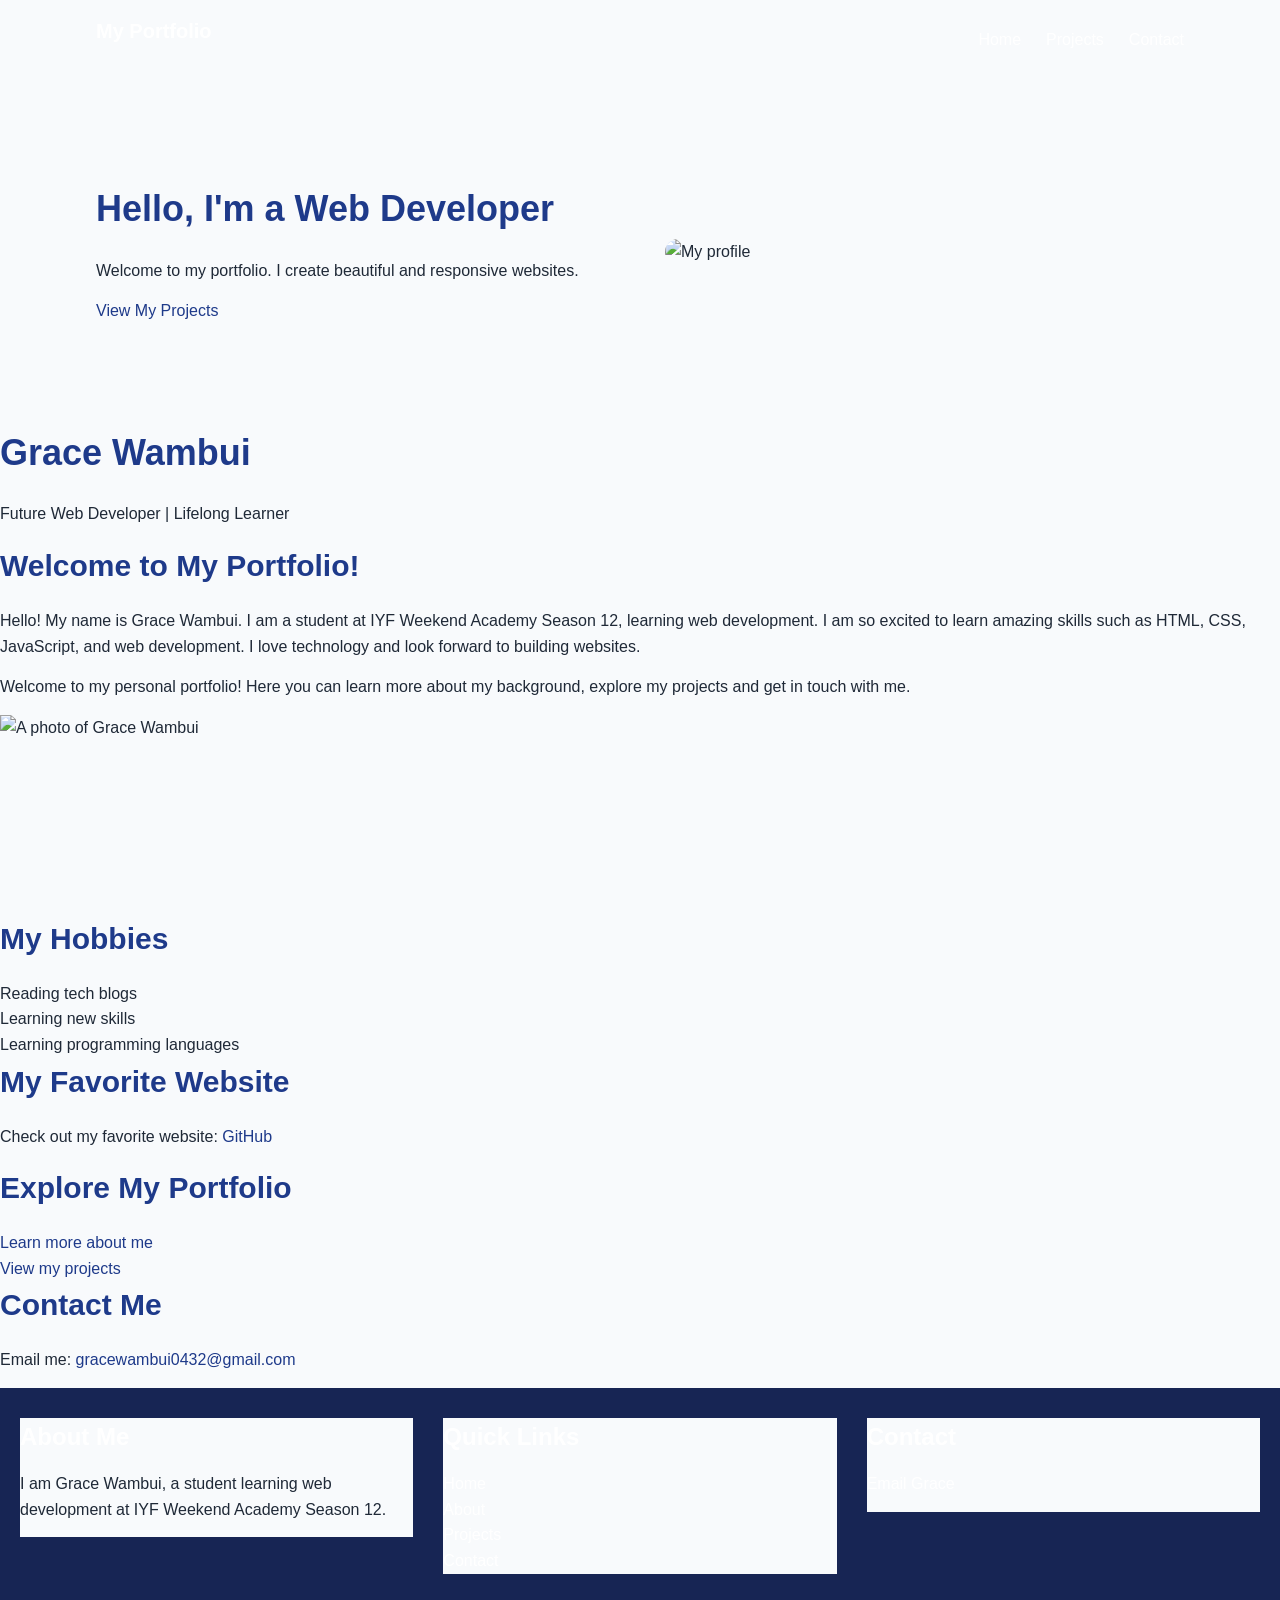
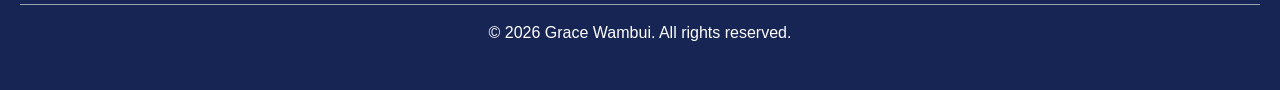
==== index.html @ c1b89073 "Refactor header and add hero section to index.html Updated the header and navigation structure, adde" ====
<!DOCTYPE html>
<html lang="en">
<head>
    <meta charset="UTF-8">
    <meta name="viewport" content="width=device-width, initial-scale=1.0">
    <title>Grace Wambui - Home</title>
    <link rel="stylesheet" href="styles.css">
</head>
<body>
  

<header>
    <nav class="navbar container">

        <h2 class="logo">My Portfolio</h2>

        <input type="checkbox" id="menu-toggle">

        <label for="menu-toggle" class="menu-toggle">
            ☰
        </label>

        <ul class="nav-links">
            <li><a href="index.html">Home</a></li>
            <li><a href="projects.html">Projects</a></li>
            <li><a href="contact.html">Contact</a></li>
        </ul>

    </nav>
</header>

    <main>

       
<section class="hero container">

    <div class="hero-content">
        <h1>Hello, I'm a Web Developer</h1>
        <p>
            Welcome to my portfolio.
            I create beautiful and responsive websites.
        </p>
        <a href="projects.html">View My Projects</a>
    </div>

    <div class="hero-image">
        <img src="images/profile.jpg" alt="My profile">
    </div>

</section>


        <section>
            <h1>Grace Wambui</h1>
        <p>Future Web Developer | Lifelong Learner</p>
           
            <h2>Welcome to My Portfolio!</h2>

            <p>
                Hello! My name is Grace Wambui. I am a student
                at IYF Weekend Academy Season 12, learning web
                development. I am so excited to learn amazing
                skills such as HTML, CSS, JavaScript, and
                web development. I love technology and look
                forward to building websites.
            </p>

            <p>
                Welcome to my personal portfolio! Here you
                can learn more about my background, explore
                my projects and get in touch with me.
            </p>

            <img
                src="https://placehold.co/300x200"
                alt="A photo of Grace Wambui"
                width="300"
                height="200">
        </section>

        <section>
            <h2>My Hobbies</h2>

            <ul>
                <li>Reading tech blogs</li>
                <li>Learning new skills</li>
                <li>Learning programming languages</li>
            </ul>
        </section>

        <section>
            <h2>My Favorite Website</h2>

            <p>
                Check out my favorite website:
                <a href="https://github.com"
                   target="_blank"
                   rel="noopener noreferrer">
                    GitHub
                </a>
            </p>
        </section>

        <section>
            <h2>Explore My Portfolio</h2>

            <ul>
                <li><a href="about.html">Learn more about me</a></li>
                <li><a href="projects.html">View my projects</a></li>
            </ul>
        </section>

        <section>
            <h2>Contact Me</h2>

            <p>
                Email me:
                <a href="mailto:gracewambui0432@gmail.com">
                    gracewambui0432@gmail.com
                </a>
            </p>
        </section>

    </main>

  
<footer class="site-footer">

    <div class="footer-container">

        <section>
            <h3>About Me</h3>
            <p>
                I am Grace Wambui, a student
                learning web development at
                IYF Weekend Academy Season 12.
            </p>
        </section>

        <section>
            <h3>Quick Links</h3>

            <ul>
                <li><a href="index.html">Home</a></li>
                <li><a href="about.html">About</a></li>
                <li><a href="projects.html">Projects</a></li>
                <li><a href="contact.html">Contact</a></li>
            </ul>
        </section>

        <section>
            <h3>Contact</h3>

            <p>
                <a href="mailto:gracewambui0432@gmail.com">
                    Email Grace
                </a>
            </p>
        </section>

    </div>

    <p class="copyright">
        &copy; 2026 Grace Wambui. All rights reserved.
    </p>

</footer>


</body>
</html>
---- styles.css ----
/* 1. Reset default browser styles */
* {
    margin: 0;
    padding: 0;
    box-sizing: border-box;
}

/* 2. Google Font */
@import url('https://fonts.googleapis.com/css2?family=Poppins:wght@400;500;600;700&display=swap');

/* 3. Base typography and colors */
body {
    font-family: 'Poppins', Arial, sans-serif;
    font-size: 16px;
    line-height: 1.6;
    color: #333333;
    background-color: #f5f5f5;
}

/* 4. Heading styles */
h1 {
    font-size: 36px;
    font-weight: 700;
    margin-bottom: 20px;
    color: #1e3a8a;
}

h2 {
    font-size: 28px;
    font-weight: 600;
    margin-bottom: 15px;
    color: #1e40af;
}

h3 {
    font-size: 24px;
    font-weight: 600;
    margin-bottom: 12px;
    color: #2563eb;
}

h4 {
    font-size: 20px;
    font-weight: 500;
    margin-bottom: 10px;
    color: #333333;
}

h5 {
    font-size: 18px;
    font-weight: 500;
    margin-bottom: 8px;
    color: #444444;
}

h6 {
    font-size: 16px;
    font-weight: 400;
    margin-bottom: 8px;
    color: #555555;
}


/* TASK 3.2: BOX MODEL PRACTICE */

/* Exercise 1: Box Model Visualization */
.box {
    background-color: lightblue;
    padding: 20px;
    border: 5px solid blue;
    margin: 20px;
    width: 200px;
}

.box-content {
    background-color: lightyellow;
    padding: 10px;
    text-align: center;
}

/* Exercise 2: Fix the Box Width */
.broken-box {
    width: 300px;
    padding: 20px;
    border: none;
    box-sizing: border-box;
    background-color: lightgreen;
    margin-bottom: 20px;
}

/* Exercise 3: Card Component */
.card {
    width: 300px;
    padding: 20px;
    border: 1px solid gray;
    box-sizing: border-box;
    background-color: white;
    margin-bottom: 30px;
}

.card img {
    width: 100%;
    height: auto;
    display: block;
}

.card h3 {
    margin-top: 15px;
    margin-bottom: 15px;
}

.card p {
    margin-bottom: 15px;
}

.card button {
    padding: 10px 20px;
    background-color: blue;
    color: white;
    border: none;
    cursor: pointer;
}

/* Google Fonts */
@import url('https://fonts.googleapis.com/css2?family=Open+Sans:wght@400;500;600;700&family=Poppins:wght@400;500;600;700&display=swap');


/* TASK 3.3: TYPOGRAPHY SYSTEM */

/* Font size variables */
:root {
    --font-xs: 0.75rem;    /* 12px */
    --font-sm: 0.875rem;   /* 14px */
    --font-base: 1rem;     /* 16px */
    --font-lg: 1.125rem;   /* 18px */
    --font-xl: 1.25rem;    /* 20px */
    --font-2xl: 1.5rem;    /* 24px */
    --font-3xl: 1.875rem;  /* 30px */
    --font-4xl: 2.25rem;   /* 36px */
}

/* Body typography */
body {
    font-family: 'Open Sans', Arial, sans-serif;
    font-size: var(--font-base);
    line-height: 1.6;
    color: #333333;
}

/* Heading typography */
h1 {
    font-family: 'Poppins', sans-serif;
    font-size: var(--font-4xl);
    font-weight: 700;
    margin-bottom: 20px;
}

h2 {
    font-family: 'Poppins', sans-serif;
    font-size: var(--font-3xl);
    font-weight: 600;
    margin-bottom: 18px;
}

h3 {
    font-family: 'Poppins', sans-serif;
    font-size: var(--font-2xl);
    font-weight: 600;
    margin-bottom: 15px;
}

h4 {
    font-family: 'Poppins', sans-serif;
    font-size: var(--font-xl);
    font-weight: 500;
    margin-bottom: 12px;
}

h5 {
    font-family: 'Poppins', sans-serif;
    font-size: var(--font-lg);
    font-weight: 500;
    margin-bottom: 10px;
}

h6 {
    font-family: 'Poppins', sans-serif;
    font-size: var(--font-base);
    font-weight: 500;
    margin-bottom: 8px;
}

/* Small text */
small,
.small-text {
    font-size: var(--font-sm);
}

/* Paragraphs */
p {
    font-size: var(--font-base);
    margin-bottom: 15px;
}


/* TASK 3.4: COLOR SCHEME */

:root {
    /* Main colors */
    --color-primary: #1E3A8A;
    --color-secondary: #FACC15;
    --color-background: #F8FAFC;
    --color-text: #1F2937;
    --color-muted: #9CA3AF;

    /* Primary color variations */
    --color-primary-light: #DBEAFE;
    --color-primary-dark: #172554;
}

/* Body colors */
body {
    background-color: var(--color-background);
    color: var(--color-text);
}

/* Heading colors */
h1,
h2,
h3,
h4,
h5,
h6 {
    color: var(--color-primary);
}

/* Paragraph colors */
p {
    color: var(--color-text);
}

/* Link colors */
a {
    color: var(--color-primary);
    text-decoration: none;
}

a:hover {
    color: var(--color-primary-dark);
    text-decoration: underline;
}

/* Navigation links */
nav a {
    color: white;
}

nav a:hover,
nav a[aria-current="page"] {
    color: var(--color-secondary);
}

/* Button colors */
button {
    background-color: var(--color-primary);
    color: white;
    padding: 10px 20px;
    border: none;
    cursor: pointer;
}

button:hover {
    background-color: var(--color-primary-dark);
}

/* Section backgrounds */
section {
    background-color: var(--color-background);
}

/* Muted text */
small,
.small-text {
    color: var(--color-muted);
}

/* Card backgrounds */
.card {
    background-color: white;
    border: 1px solid var(--color-muted);
}

/* Highlight backgrounds */
.highlight {
    background-color: var(--color-primary-light);
    color: var(--color-primary-dark);
}



/* LESSON 4 - TASK 4.1: FLEXBOX */

/* Exercise 1: Navigation Bar */
.site-header {
    display: flex;
    justify-content: space-between;
    align-items: center;
    padding: 20px;
    background-color: var(--color-primary);
}

.logo {
    color: white;
    font-size: var(--font-xl);
    font-weight: 700;
    text-decoration: none;
}

.main-nav ul {
    display: flex;
    align-items: center;
    gap: 25px;
    list-style: none;
}

.main-nav a {
    color: white;
    text-decoration: none;
}

.main-nav a:hover,
.main-nav a[aria-current="page"] {
    color: var(--color-secondary);
}

/* Exercise 2: Card Row */
.card-container {
    display: flex;
    justify-content: space-between;
    align-items: stretch;
    flex-wrap: wrap;
    gap: 20px;
}

.flex-card {
    flex: 1 1 250px;
    display: flex;
    flex-direction: column;
    padding: 20px;
    border: 1px solid var(--color-muted);
    background-color: white;
    border-radius: 8px;
}

.flex-card img {
    width: 100%;
    height: 180px;
    object-fit: cover;
}

.flex-card h3 {
    margin-top: 15px;
    margin-bottom: 15px;
}

.flex-card p {
    flex-grow: 1;
}

/* Exercise 3: Footer */
.site-footer {
    background-color: var(--color-primary-dark);
    color: white;
    padding: 30px 20px;
}

.footer-container {
    display: flex;
    justify-content: space-between;
    align-items: flex-start;
    gap: 30px;
}

.footer-container section {
    flex: 1;
}

.site-footer h3 {
    color: white;
}

.site-footer a {
    color: white;
}

.site-footer ul {
    list-style: none;
}

.copyright {
    text-align: center;
    margin-top: 30px;
    padding-top: 15px;
    border-top: 1px solid var(--color-muted);
    color: white;
}

/* Responsive layout */
@media (max-width: 600px) {

    .site-header {
        flex-direction: column;
        gap: 15px;
    }

    .main-nav ul {
        flex-wrap: wrap;
        justify-content: center;
        gap: 15px;
    }

    .card-container {
        flex-direction: column;
    }

    .footer-container {
        flex-direction: column;
    }
}


/* LESSON 4 - TASK 4.2: CSS GRID */

/* Exercise 1: Photo Gallery */
.photo-gallery {
    display: grid;
    grid-template-columns: repeat(3, 1fr);
    gap: 20px;
}

.photo-gallery img {
    width: 100%;
    height: 200px;
    object-fit: cover;
    display: block;
}

/* Exercise 2: Magazine Layout */
.magazine-layout {
    display: grid;
    grid-template-columns: 1fr 2fr;
    grid-template-rows: auto 1fr 1fr auto;
    gap: 15px;
    margin-top: 20px;
}

.magazine-header {
    grid-column: 1 / 3;
    background-color: var(--color-primary);
    color: white;
    padding: 20px;
    text-align: center;
}

.magazine-sidebar {
    grid-column: 1;
    grid-row: 2 / 4;
    background-color: var(--color-primary-light);
    padding: 20px;
}

.magazine-content {
    grid-column: 2;
    background-color: white;
    border: 1px solid var(--color-muted);
    padding: 20px;
}

.magazine-footer {
    grid-column: 1 / 3;
    background-color: var(--color-primary-dark);
    color: white;
    padding: 15px;
    text-align: center;
}

/* Exercise 3: Responsive Project Cards */
.project-grid {
    display: grid;
    grid-template-columns: repeat(3, 1fr);
    gap: 20px;
    align-items: stretch;
}

.grid-card {
    display: flex;
    flex-direction: column;
    background-color: white;
    padding: 15px;
    border: 1px solid var(--color-muted);
    border-radius: 8px;
}

.grid-card img {
    width: 100%;
    height: 180px;
    object-fit: cover;
}

.grid-card h3 {
    margin-top: 15px;
    margin-bottom: 10px;
}

.grid-card p {
    flex-grow: 1;
}

/* Tablet: Two columns */
@media (max-width: 900px) {
    .project-grid {
        grid-template-columns: repeat(2, 1fr);
    }
}

/* Mobile: One column */
@media (max-width: 600px) {
    .project-grid {
        grid-template-columns: 1fr;
    }

    .photo-gallery {
        grid-template-columns: repeat(2, 1fr);
    }

    .magazine-layout {
        grid-template-columns: 1fr;
        grid-template-rows: auto;
    }

    .magazine-header,
    .magazine-sidebar,
    .magazine-content,
    .magazine-footer {
        grid-column: 1;
        grid-row: auto;
    }
}


/* =========================
   1. GLOBAL STYLES
========================= */

* {
    margin: 0;
    padding: 0;
    box-sizing: border-box;
}

html {
    scroll-behavior: smooth;
}

body {
    font-family: Arial, sans-serif;
    line-height: 1.6;
    overflow-x: hidden;
}

img {
    max-width: 100%;
    height: auto;
    display: block;
}

.container {
    width: 90%;
    max-width: 1200px;
    margin: auto;
}

/* =========================
   2. MOBILE NAVIGATION
========================= */

header {
    padding: 15px 0;
}

.navbar {
    display: flex;
    justify-content: space-between;
    align-items: center;
}

.nav-links {
    display: none;
    flex-direction: column;
    gap: 15px;
    list-style: none;
}

.menu-toggle {
    display: block;
    cursor: pointer;
}

/* CSS-only hamburger menu */

#menu-toggle {
    display: none;
}

#menu-toggle:checked ~ .nav-links {
    display: flex;
    position: absolute;
    top: 65px;
    left: 0;
    width: 100%;
    padding: 20px;
    background: white;
    z-index: 10;
}

/* =========================
   3. HOME PAGE
========================= */

.hero {
    display: flex;
    flex-direction: column;
    gap: 30px;
    padding: 50px 0;
}

.hero-content {
    width: 100%;
}

.hero-image {
    width: 100%;
}

.hero-image img {
    width: 100%;
    border-radius: 15px;
}

/* =========================
   4. PROJECTS PAGE
========================= */

.projects-grid {
    display: grid;
    grid-template-columns: 1fr;
    gap: 25px;
    padding: 30px 0;
}

.project-card {
    width: 100%;
    padding: 20px;
    border-radius: 12px;
    box-shadow: 0 3px 12px rgba(0,0,0,0.1);
}

.project-card img {
    width: 100%;
    border-radius: 10px;
}

/* =========================
   5. CONTACT PAGE
========================= */

.contact-container {
    display: flex;
    flex-direction: column;
    gap: 30px;
    padding: 40px 0;
}

.contact-form {
    width: 100%;
}

.contact-sidebar {
    width: 100%;
}

.contact-form input,
.contact-form textarea {
    width: 100%;
    padding: 12px;
    margin-bottom: 15px;
}

.contact-form button {
    padding: 12px 25px;
    cursor: pointer;
    width: 100%;
}

/* =========================
   6. TABLET: 768px
========================= */

@media (min-width: 768px) {

    .menu-toggle {
        display: none;
    }

    .nav-links {
        display: flex;
        flex-direction: row;
        gap: 25px;
    }

    .hero {
        flex-direction: row;
        align-items: center;
    }

    .hero-content,
    .hero-image {
        width: 50%;
    }

    .projects-grid {
        grid-template-columns: repeat(2, 1fr);
    }

    .contact-container {
        flex-direction: row;
    }

    .contact-form {
        flex: 2;
    }

    .contact-sidebar {
        flex: 1;
    }
}

/* =========================
   7. DESKTOP: 1024px
========================= */

@media (min-width: 1024px) {

    .container {
        width: 85%;
    }

    .projects-grid {
        grid-template-columns: repeat(3, 1fr);
    }

    .hero {
        gap: 50px;
        padding: 80px 0;
    }

    .contact-form button {
        width: auto;
    }
}

/* =========================
   8. LARGE DESKTOP: 1280px
========================= */

@media (min-width: 1280px) {

    .container {
        max-width: 1200px;
    }

    .hero {
        padding: 100px 0;
    }

    .projects-grid {
        gap: 30px;
    }
}
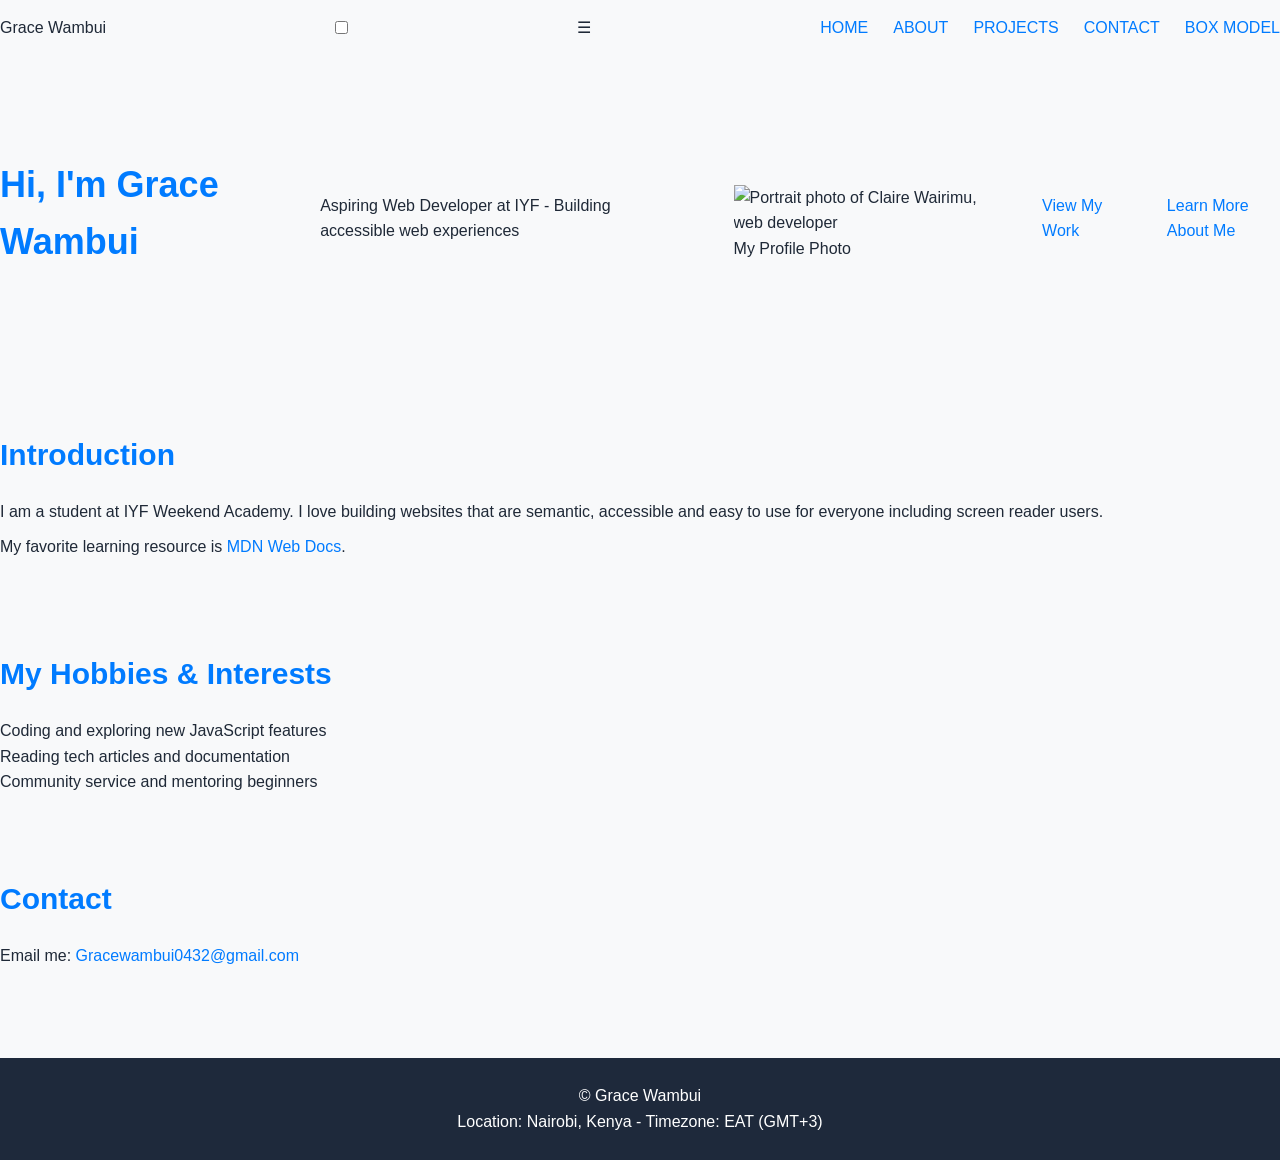
==== commit 1141aef9: "Refactor index.html structure and content" ====
--- a/index.html
+++ b/index.html
@@ -1,4 +1,3 @@
-   
 <!DOCTYPE html>
 <html lang="en">
 <head>
@@ -8,165 +7,59 @@
     <link rel="stylesheet" href="styles.css">
 </head>
 <body>
-  
+   <header class="navbar">
+    <div class="nav-logo">Grace Wambui</div>
+    
+    <!-- Hamburger - CSS only -->
+    <input type="checkbox" id="nav-toggle" class="nav-toggle">
+    <label for="nav-toggle" class="nav-hamburger">☰</label>
 
-<header>
-    <nav class="navbar container">
-
-        <h2 class="logo">My Portfolio</h2>
-
-        <input type="checkbox" id="menu-toggle">
-
-        <label for="menu-toggle" class="menu-toggle">
-            ☰
-        </label>
-
-        <ul class="nav-links">
-            <li><a href="index.html">Home</a></li>
-            <li><a href="projects.html">Projects</a></li>
-            <li><a href="contact.html">Contact</a></li>
-        </ul>
-
-    </nav>
+    <ul class="nav-links">
+        <li><a href="index.html" class="active">HOME</a></li>
+        <li><a href="about.html">ABOUT</a></li>
+        <li><a href="projects.html">PROJECTS</a></li>
+        <li><a href="contact.html">CONTACT</a></li>
+        <li><a href="box-model-practice.html">BOX MODEL</a></li>
+    </ul>
 </header>
 
+
     <main>
-
-       
-<section class="hero container">
-
-    <div class="hero-content">
-        <h1>Hello, I'm a Web Developer</h1>
-        <p>
-            Welcome to my portfolio.
-            I create beautiful and responsive websites.
-        </p>
-        <a href="projects.html">View My Projects</a>
-    </div>
-
-    <div class="hero-image">
-        <img src="images/profile.jpg" alt="My profile">
-    </div>
-
-</section>
-
-
-        <section>
-            <h1>Grace Wambui</h1>
-        <p>Future Web Developer | Lifelong Learner</p>
-           
-            <h2>Welcome to My Portfolio!</h2>
-
-            <p>
-                Hello! My name is Grace Wambui. I am a student
-                at IYF Weekend Academy Season 12, learning web
-                development. I am so excited to learn amazing
-                skills such as HTML, CSS, JavaScript, and
-                web development. I love technology and look
-                forward to building websites.
-            </p>
-
-            <p>
-                Welcome to my personal portfolio! Here you
-                can learn more about my background, explore
-                my projects and get in touch with me.
-            </p>
-
-            <img
-                src="https://placehold.co/300x200"
-                alt="A photo of Grace Wambui"
-                width="300"
-                height="200">
+        <section class="hero">
+            <h1>Hi, I'm Grace Wambui</h1>
+            <p>Aspiring Web Developer at IYF - Building accessible web experiences</p>
+            <figure>
+                <img src="https://placehold.co/300x300" alt="Portrait photo of Claire Wairimu, web developer">
+                <figcaption>My Profile Photo</figcaption>
+            </figure>
+            <p><a href="projects.html">View My Work</a></p>
+            <p><a href="about.html">Learn More About Me</a></p>
         </section>
 
         <section>
-            <h2>My Hobbies</h2>
+            <h2>Introduction</h2>
+            <p>I am a student at IYF Weekend Academy. I love building websites that are semantic, accessible and easy to use for everyone including screen reader users.</p>
+            <p>My favorite learning resource is <a href="https://developer.mozilla.org" target="_blank" rel="noopener">MDN Web Docs</a>.</p>
+        </section>
 
+        <section>
+            <h2>My Hobbies & Interests</h2>
             <ul>
-                <li>Reading tech blogs</li>
-                <li>Learning new skills</li>
-                <li>Learning programming languages</li>
+                <li>Coding and exploring new JavaScript features</li>
+                <li>Reading tech articles and documentation</li>
+                <li>Community service and mentoring beginners</li>
             </ul>
         </section>
 
         <section>
-            <h2>My Favorite Website</h2>
-
-            <p>
-                Check out my favorite website:
-                <a href="https://github.com"
-                   target="_blank"
-                   rel="noopener noreferrer">
-                    GitHub
-                </a>
-            </p>
+            <h2>Contact</h2>
+            <p>Email me: <a href="mailto:Gracewambui0432@gmail.com">Gracewambui0432@gmail.com</a></p>
         </section>
-
-        <section>
-            <h2>Explore My Portfolio</h2>
-
-            <ul>
-                <li><a href="about.html">Learn more about me</a></li>
-                <li><a href="projects.html">View my projects</a></li>
-            </ul>
-        </section>
-
-        <section>
-            <h2>Contact Me</h2>
-
-            <p>
-                Email me:
-                <a href="mailto:gracewambui0432@gmail.com">
-                    gracewambui0432@gmail.com
-                </a>
-            </p>
-        </section>
-
     </main>
 
-  
-<footer class="site-footer">
-
-    <div class="footer-container">
-
-        <section>
-            <h3>About Me</h3>
-            <p>
-                I am Grace Wambui, a student
-                learning web development at
-                IYF Weekend Academy Season 12.
-            </p>
-        </section>
-
-        <section>
-            <h3>Quick Links</h3>
-
-            <ul>
-                <li><a href="index.html">Home</a></li>
-                <li><a href="about.html">About</a></li>
-                <li><a href="projects.html">Projects</a></li>
-                <li><a href="contact.html">Contact</a></li>
-            </ul>
-        </section>
-
-        <section>
-            <h3>Contact</h3>
-
-            <p>
-                <a href="mailto:gracewambui0432@gmail.com">
-                    Email Grace
-                </a>
-            </p>
-        </section>
-
-    </div>
-
-    <p class="copyright">
-        &copy; 2026 Grace Wambui. All rights reserved.
-    </p>
-
+    <footer style="background:#1e293b; color:white; padding:25px 20px; text-align:center; margin-top:40px;">
+  <p style="color:white; margin:0; font-size:16px;">&copy; Grace Wambui</p>
+  <p style="color:white; margin:0; font-size:16px;">Location: Nairobi, Kenya - Timezone: EAT (GMT+3)</p>
 </footer>
-
-
 </body>
 </html>
--- a/styles.css
+++ b/styles.css
@@ -789,3 +789,147 @@
     }
 }
 
+
+/* BUTTON HOVER EFFECTS */
+
+.button {
+    display: inline-block;
+    padding: 12px 25px;
+    background-color: var(--color-primary);
+    color: white;
+    text-decoration: none;
+    border-radius: 5px;
+    cursor: pointer;
+}
+
+.button:hover {
+    transform: translateY(-2px);
+    box-shadow: 0 4px 6px rgba(0, 0, 0, 0.1);
+}
+
+/* LINK HOVER EFFECTS */
+
+a {
+    text-decoration: none;
+    transition: color 0.3s ease;
+}
+
+a:hover {
+    color: var(--color-primary);
+}
+
+/* PROJECT CARD HOVER EFFECTS */
+
+.card {
+    padding: 20px;
+    border-radius: 10px;
+    background-color: white;
+    box-shadow: 0 2px 5px rgba(0, 0, 0, 0.05);
+}
+
+.card:hover {
+    box-shadow: 0 10px 20px rgba(0, 0, 0, 0.1);
+}
+
+
+/* SMOOTH TRANSITIONS */
+
+.button,
+.card,
+a,
+input,
+textarea {
+    transition: all 0.3s ease;
+}
+
+/* ACCESSIBILITY FOCUS STATES */
+
+a:focus-visible,
+button:focus-visible,
+input:focus-visible,
+textarea:focus-visible {
+    outline: 2px solid var(--color-primary);
+    outline-offset: 3px;
+}
+
+/* FORM FOCUS EFFECTS */
+
+input:focus,
+textarea:focus {
+    border-color: var(--color-primary);
+    box-shadow: 0 0 5px rgba(0, 123, 255, 0.2);
+}
+
+/* RESPONSIVE IMAGES */
+
+img {
+    max-width: 100%;
+    height: auto;
+    display: block;
+}
+
+/* PROJECT IMAGES */
+
+.card img {
+    width: 100%;
+    height: 200px;
+    object-fit: cover;
+    border-radius: 8px;
+}
+
+/* DESIGN VARIABLES */
+
+:root {
+    --color-primary: #007bff;
+    --color-secondary: #333333;
+    --color-background: #f8f9fa;
+    --color-white: #ffffff;
+
+    --spacing-small: 10px;
+    --spacing-medium: 20px;
+    --spacing-large: 40px;
+
+    --border-radius: 10px;
+}
+
+/* CONSISTENT SECTION SPACING */
+
+section {
+    padding: var(--spacing-large) 0;
+}
+
+/* CONSISTENT HEADINGS */
+
+h1, h2, h3 {
+    margin-bottom: var(--spacing-medium);
+}
+
+/* CONSISTENT PARAGRAPHS */
+
+p {
+    margin-bottom: var(--spacing-small);
+}
+
+/* PREVENT HORIZONTAL SCROLL */
+
+* {
+    box-sizing: border-box;
+}
+
+body {
+    margin: 0;
+    overflow-x: hidden;
+    line-height: 1.6;
+}
+
+@media (prefers-reduced-motion: reduce) {
+    *,
+    *::before,
+    *::after {
+        scroll-behavior: auto !important;
+        animation-duration: 0.01ms !important;
+        animation-iteration-count: 1 !important;
+        transition-duration: 0.01ms !important;
+    }
+}
+
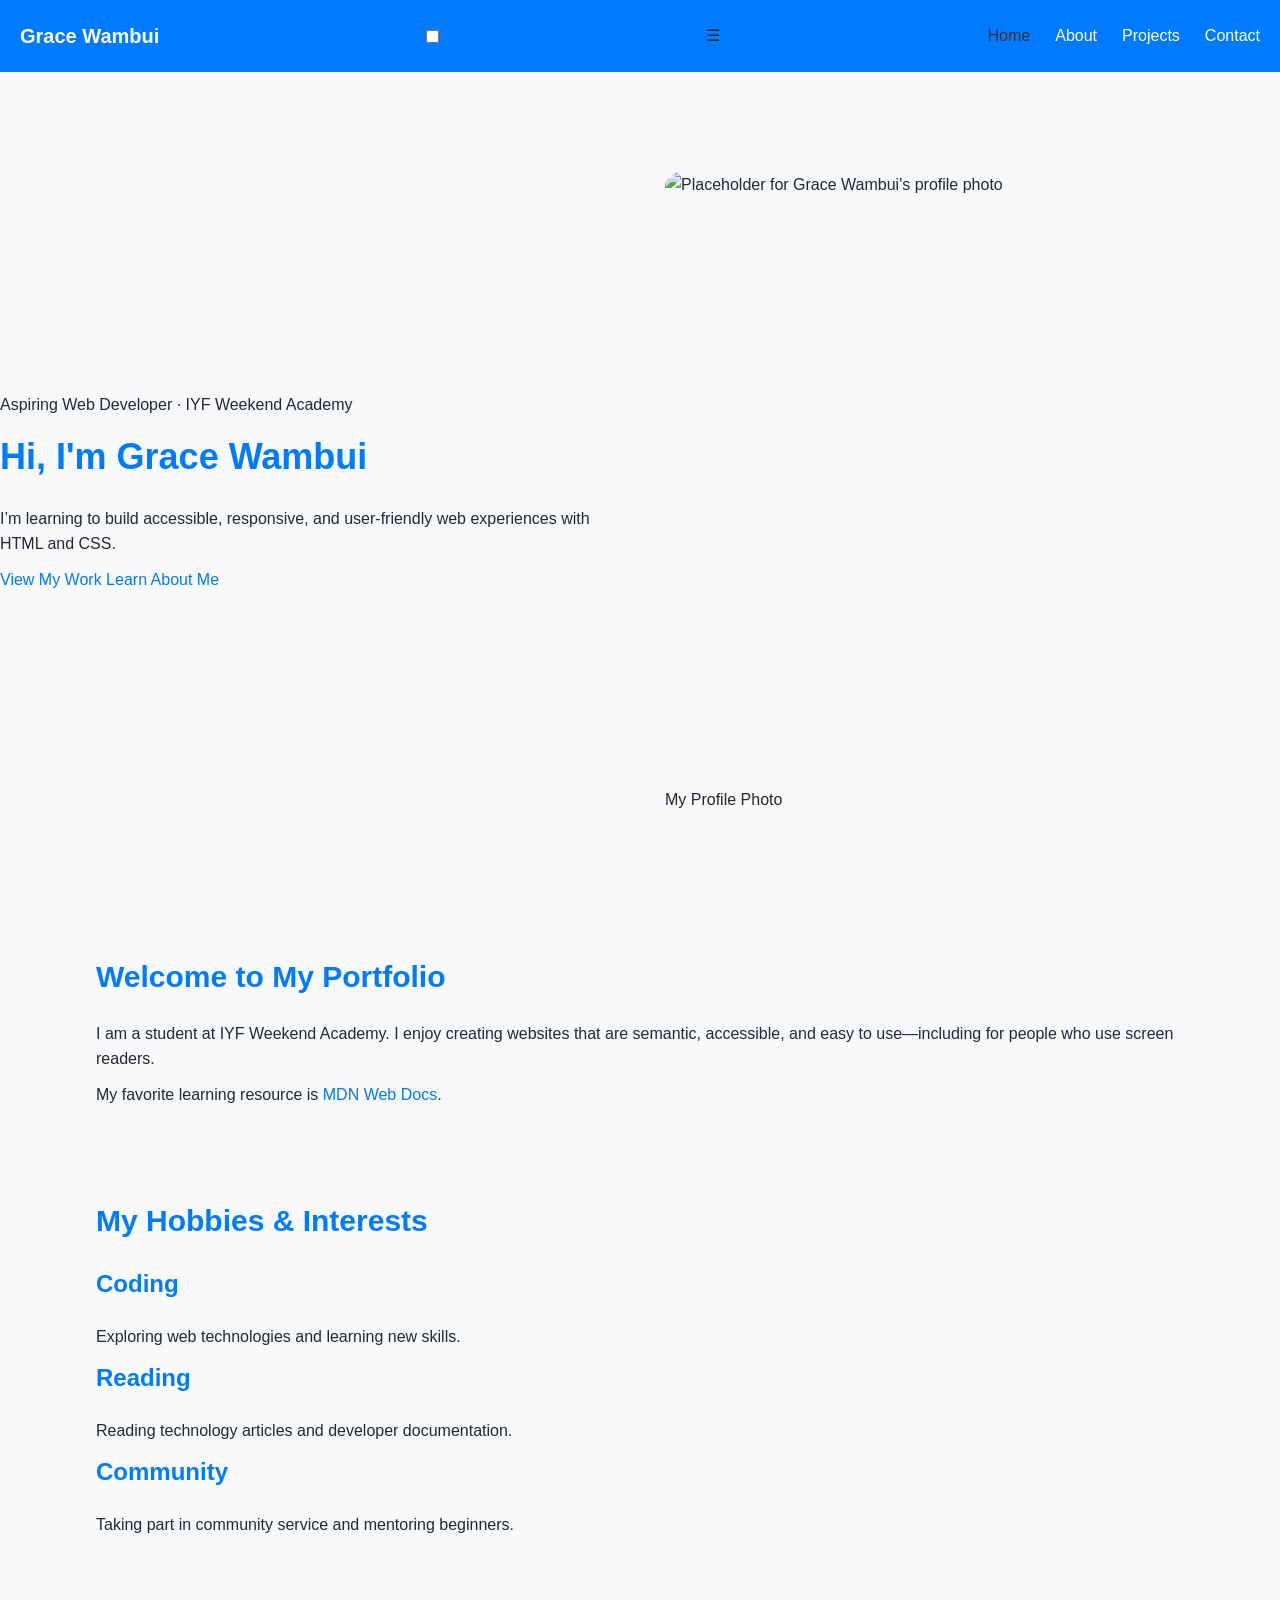
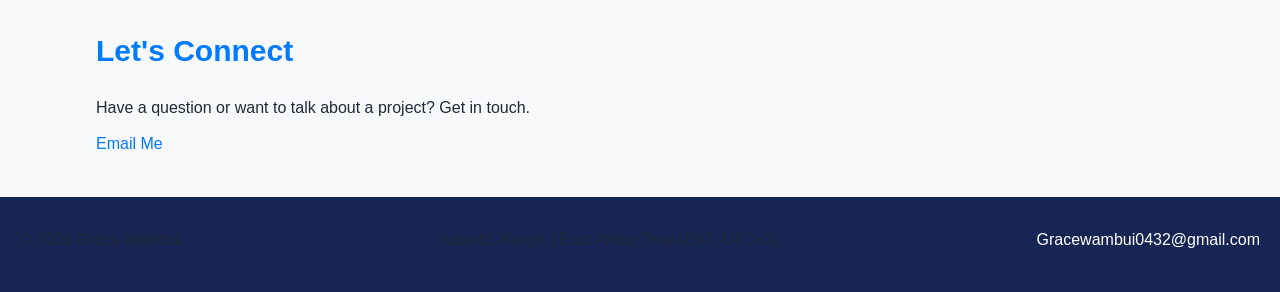
==== commit 778292b6: "Refactor index.html for accessibility and layout Updated the HTML structure and content for better a" ====
--- a/index.html
+++ b/index.html
@@ -1,65 +1,125 @@
+
 <!DOCTYPE html>
 <html lang="en">
 <head>
     <meta charset="UTF-8">
     <meta name="viewport" content="width=device-width, initial-scale=1.0">
-    <title>Grace Wambui - Home</title>
+
+    <meta name="description" content="Grace Wambui's portfolio — an aspiring web developer building accessible and user-friendly websites.">
+    <title>Grace Wambui | Home</title>
+
     <link rel="stylesheet" href="styles.css">
 </head>
 <body>
-   <header class="navbar">
-    <div class="nav-logo">Grace Wambui</div>
-    
-    <!-- Hamburger - CSS only -->
-    <input type="checkbox" id="nav-toggle" class="nav-toggle">
-    <label for="nav-toggle" class="nav-hamburger">☰</label>
+    <header class="site-header">
+        <a class="logo" href="index.html">Grace Wambui</a>
 
-    <ul class="nav-links">
-        <li><a href="index.html" class="active">HOME</a></li>
-        <li><a href="about.html">ABOUT</a></li>
-        <li><a href="projects.html">PROJECTS</a></li>
-        <li><a href="contact.html">CONTACT</a></li>
-        <li><a href="box-model-practice.html">BOX MODEL</a></li>
-    </ul>
-</header>
+        <!-- CSS-only responsive navigation -->
+        <input
+            type="checkbox"
+            id="nav-toggle"
+            class="nav-toggle"
+            aria-label="Toggle navigation"
+        >
+        <label for="nav-toggle" class="nav-hamburger" aria-hidden="true">☰</label>
 
+        <nav class="main-nav" aria-label="Main navigation">
+            <ul class="nav-links">
+                <li><a href="index.html" aria-current="page">Home</a></li>
+                <li><a href="about.html">About</a></li>
+                <li><a href="projects.html">Projects</a></li>
+                <li><a href="contact.html">Contact</a></li>
+        </nav>
+    </header>
 
     <main>
+        <!-- Hero -->
         <section class="hero">
-            <h1>Hi, I'm Grace Wambui</h1>
-            <p>Aspiring Web Developer at IYF - Building accessible web experiences</p>
-            <figure>
-                <img src="https://placehold.co/300x300" alt="Portrait photo of Claire Wairimu, web developer">
+            <div class="hero-content">
+                <p class="eyebrow">Aspiring Web Developer · IYF Weekend Academy</p>
+                <h1>Hi, I'm <span>Grace Wambui</span></h1>
+                <p>
+                    I’m learning to build accessible, responsive, and user-friendly
+                    web experiences with HTML and CSS.
+                </p>
+
+                <div class="hero-actions">
+                    <a class="btn" href="projects.html">View My Work</a>
+                    <a class="btn btn-secondary" href="about.html">Learn About Me</a>
+                </div>
+            </div>
+
+            <figure class="hero-image">
+                <img
+                    src="https://placehold.co/300x300?text=My+Profile+Photo"
+                    alt="Placeholder for Grace Wambui's profile photo"
+                    width="300"
+                    height="300"
+                >
                 <figcaption>My Profile Photo</figcaption>
             </figure>
-            <p><a href="projects.html">View My Work</a></p>
-            <p><a href="about.html">Learn More About Me</a></p>
         </section>
 
-        <section>
-            <h2>Introduction</h2>
-            <p>I am a student at IYF Weekend Academy. I love building websites that are semantic, accessible and easy to use for everyone including screen reader users.</p>
-            <p>My favorite learning resource is <a href="https://developer.mozilla.org" target="_blank" rel="noopener">MDN Web Docs</a>.</p>
+        <!-- Introduction -->
+        <section class="intro-section">
+            <div class="container">
+                <h2>Welcome to My Portfolio</h2>
+                <p>
+                    I am a student at IYF Weekend Academy. I enjoy creating websites
+                    that are semantic, accessible, and easy to use—including for
+                    people who use screen readers.
+                </p>
+                <p>
+                    My favorite learning resource is
+                    <a href="https://developer.mozilla.org/"
+                       target="_blank"
+                       rel="noopener noreferrer">MDN Web Docs</a>.
+                </p>
+            </div>
         </section>
 
-        <section>
-            <h2>My Hobbies & Interests</h2>
-            <ul>
-                <li>Coding and exploring new JavaScript features</li>
-                <li>Reading tech articles and documentation</li>
-                <li>Community service and mentoring beginners</li>
-            </ul>
+        <!-- Interests -->
+        <section class="interests-section">
+            <div class="container">
+                <h2>My Hobbies &amp; Interests</h2>
+
+                <div class="interests-grid">
+                    <article class="interest-card">
+                        <h3>Coding</h3>
+                        <p>Exploring web technologies and learning new skills.</p>
+                    </article>
+
+                    <article class="interest-card">
+                        <h3>Reading</h3>
+                        <p>Reading technology articles and developer documentation.</p>
+                    </article>
+
+                    <article class="interest-card">
+                        <h3>Community</h3>
+                        <p>Taking part in community service and mentoring beginners.</p>
+                    </article>
+                </div>
+            </div>
         </section>
 
-        <section>
-            <h2>Contact</h2>
-            <p>Email me: <a href="mailto:Gracewambui0432@gmail.com">Gracewambui0432@gmail.com</a></p>
+        <!-- Contact call to action -->
+        <section class="contact-section">
+            <div class="container">
+                <h2>Let's Connect</h2>
+                <p>Have a question or want to talk about a project? Get in touch.</p>
+                <a class="btn" href="mailto:Gracewambui0432@gmail.com">
+                    Email Me
+                </a>
+            </div>
         </section>
     </main>
 
-    <footer style="background:#1e293b; color:white; padding:25px 20px; text-align:center; margin-top:40px;">
-  <p style="color:white; margin:0; font-size:16px;">&copy; Grace Wambui</p>
-  <p style="color:white; margin:0; font-size:16px;">Location: Nairobi, Kenya - Timezone: EAT (GMT+3)</p>
-</footer>
+    <footer class="site-footer">
+        <div class="footer-container">
+            <p>&copy; <span id="year">2026</span> Grace Wambui</p>
+            <p>Nairobi, Kenya | East Africa Time (EAT, UTC+3)</p>
+            <a href="mailto:Gracewambui0432@gmail.com">Gracewambui0432@gmail.com</a>
+        </div>
+    </footer>
 </body>
 </html>
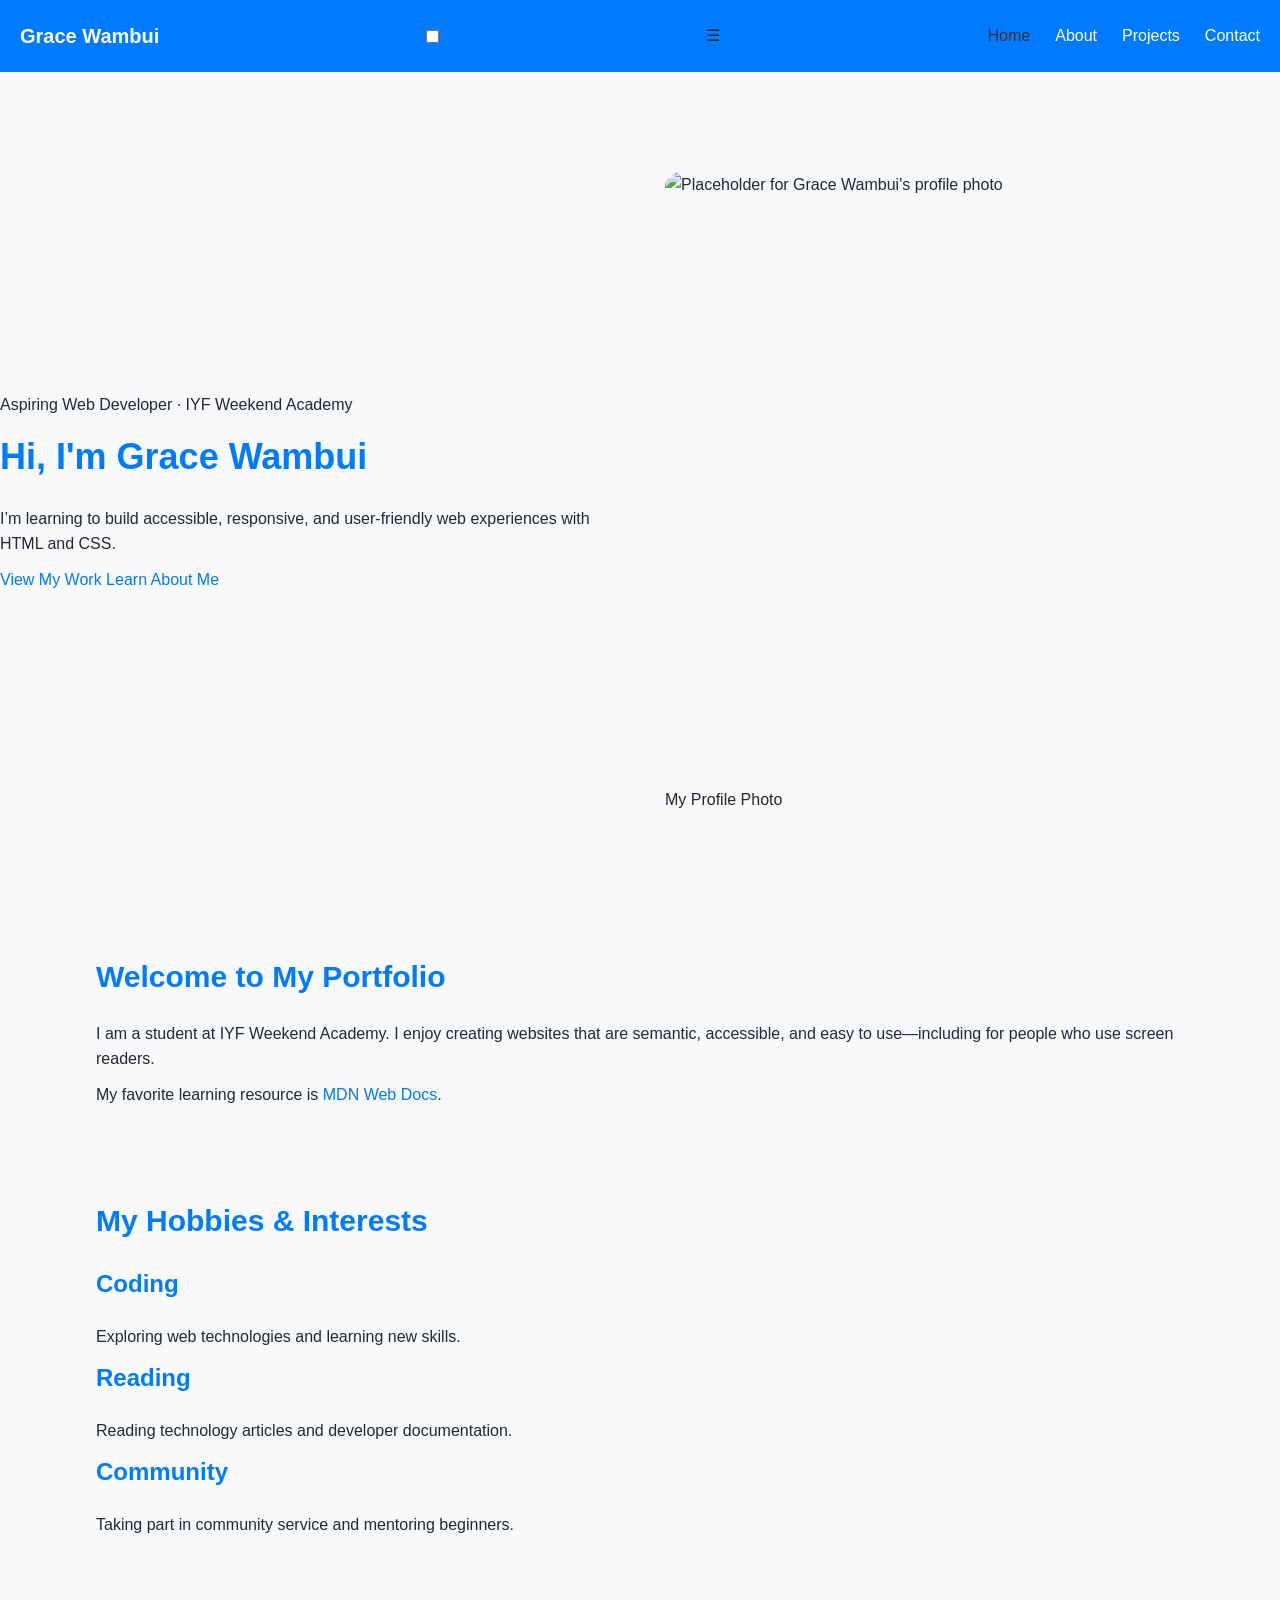
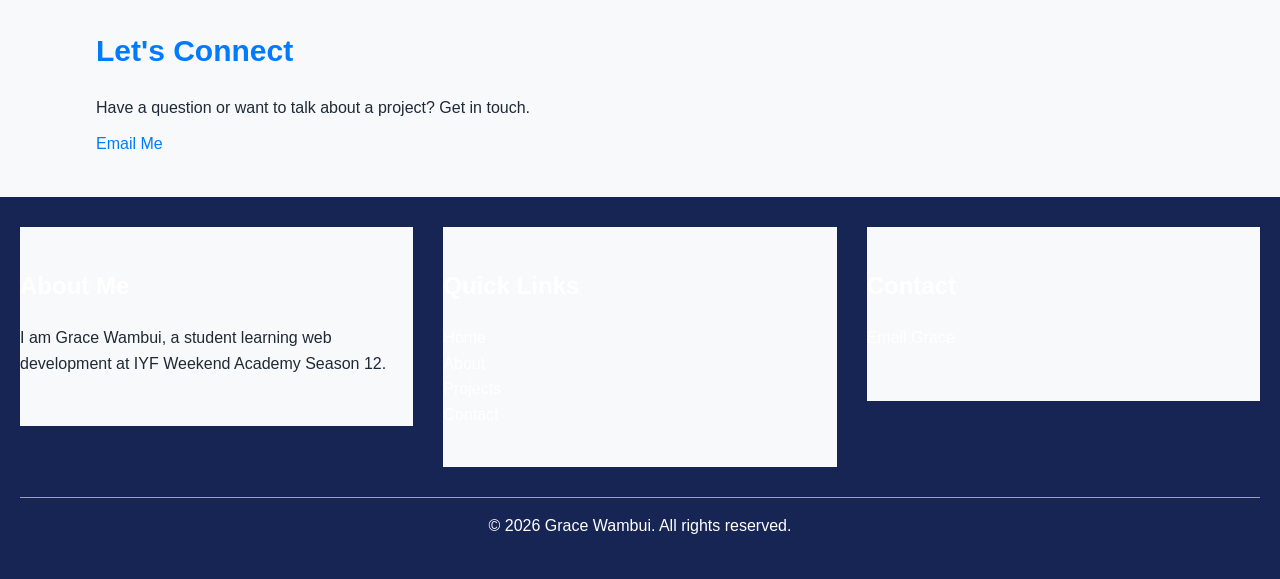
==== commit b81cf18e: "Update footer with About, Quick Links, and Contact sections Added footer with personal information a" ====
--- a/index.html
+++ b/index.html
@@ -114,12 +114,46 @@
         </section>
     </main>
 
-    <footer class="site-footer">
-        <div class="footer-container">
-            <p>&copy; <span id="year">2026</span> Grace Wambui</p>
-            <p>Nairobi, Kenya | East Africa Time (EAT, UTC+3)</p>
-            <a href="mailto:Gracewambui0432@gmail.com">Gracewambui0432@gmail.com</a>
-        </div>
-    </footer>
+   <footer class="site-footer">
+
+    <div class="footer-container">
+
+        <section>
+            <h3>About Me</h3>
+            <p>
+                I am Grace Wambui, a student
+                learning web development at
+                IYF Weekend Academy Season 12.
+            </p>
+        </section>
+
+        <section>
+            <h3>Quick Links</h3>
+
+            <ul>
+                <li><a href="index.html">Home</a></li>
+                <li><a href="about.html">About</a></li>
+                <li><a href="projects.html">Projects</a></li>
+                <li><a href="contact.html">Contact</a></li>
+            </ul>
+        </section>
+
+        <section>
+            <h3>Contact</h3>
+
+            <p>
+                <a href="mailto:gracewambui0432@gmail.com">
+                    Email Grace
+                </a>
+            </p>
+        </section>
+
+    </div>
+
+    <p class="copyright">
+        &copy; 2026 Grace Wambui. All rights reserved.
+    </p>
+
+</footer>
 </body>
 </html>
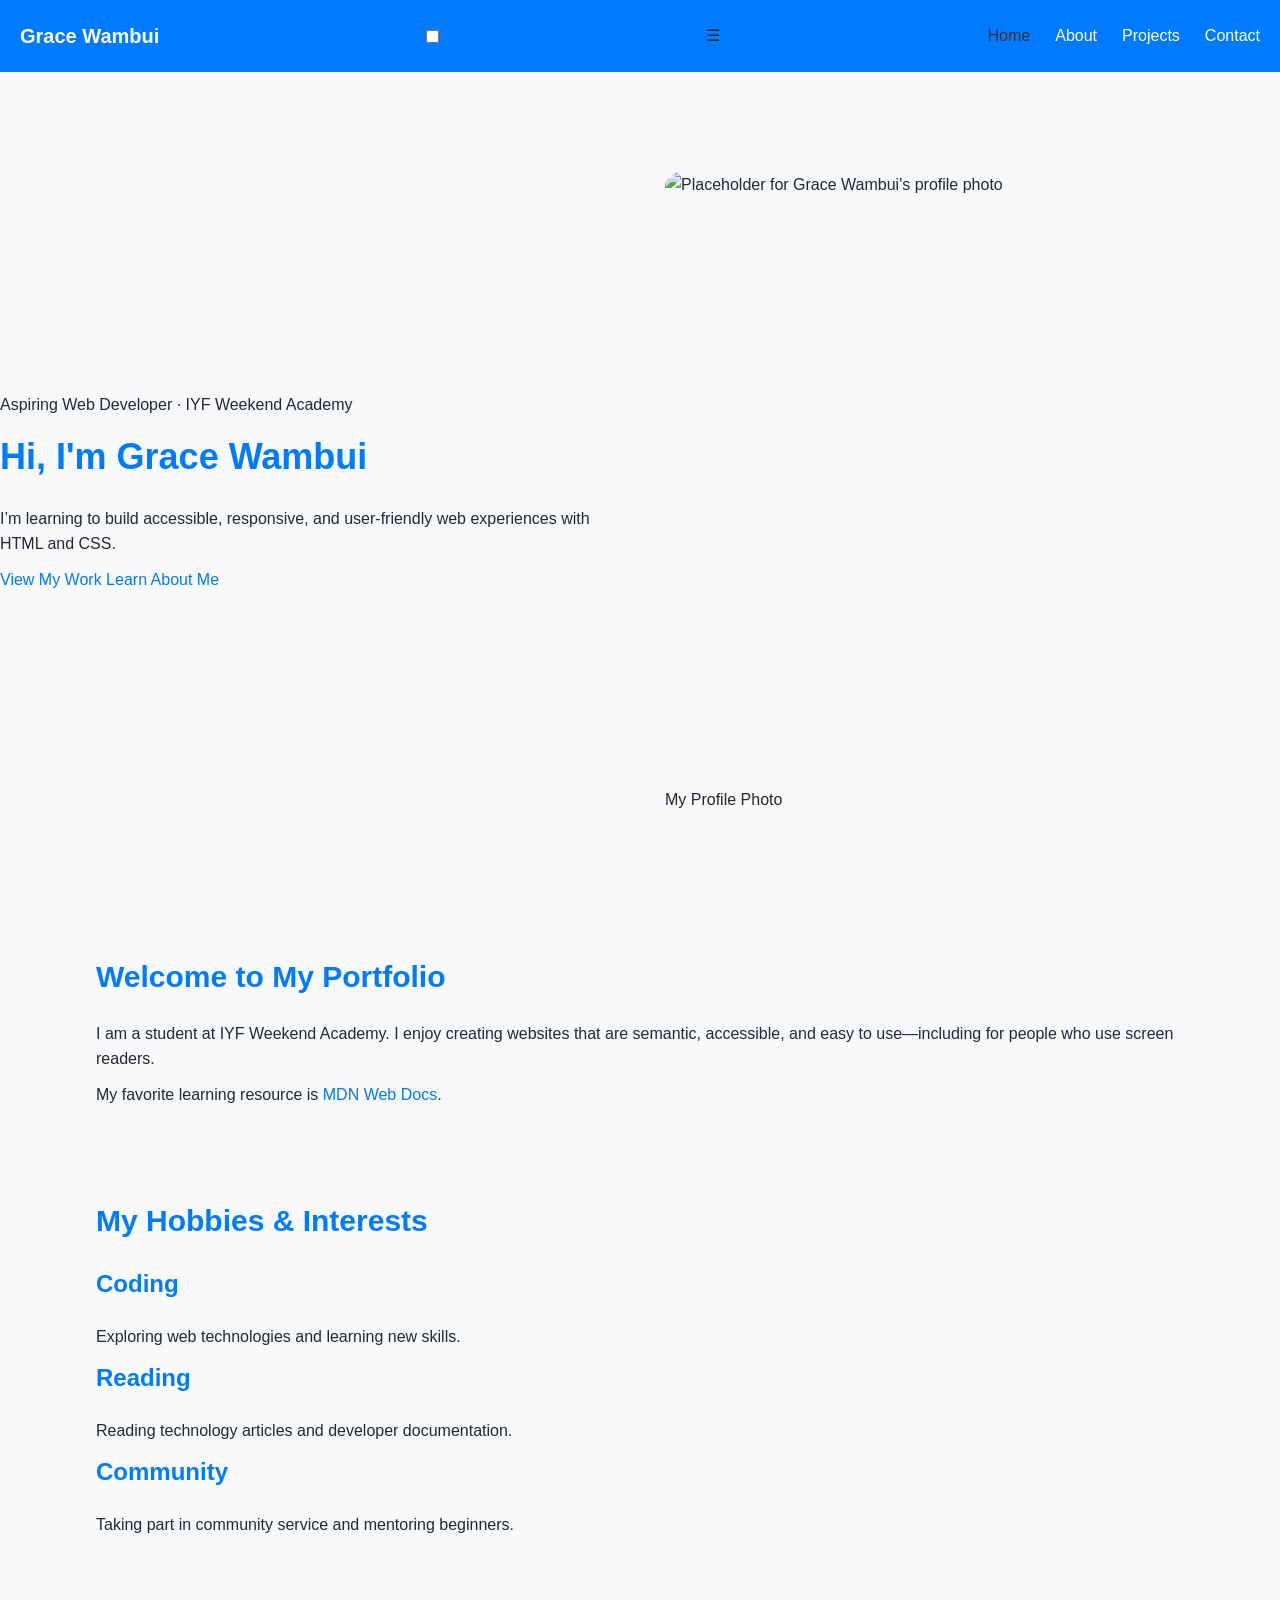
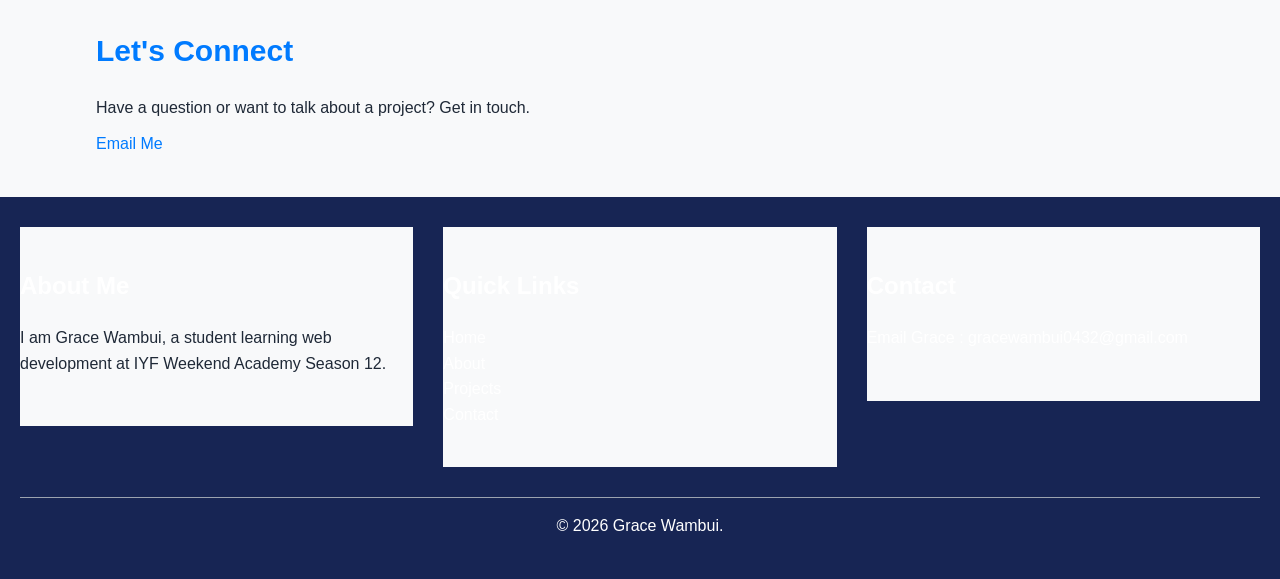
==== commit bbe33fb6: "Update contact email and copyright notice" ====
--- a/index.html
+++ b/index.html
@@ -51,7 +51,7 @@
 
             <figure class="hero-image">
                 <img
-                    src="https://placehold.co/300x300?text=My+Profile+Photo"
+                    src="https://placehold.co/300x300"
                     alt="Placeholder for Grace Wambui's profile photo"
                     width="300"
                     height="300"
@@ -143,7 +143,7 @@
 
             <p>
                 <a href="mailto:gracewambui0432@gmail.com">
-                    Email Grace
+                    Email Grace : gracewambui0432@gmail.com
                 </a>
             </p>
         </section>
@@ -151,7 +151,7 @@
     </div>
 
     <p class="copyright">
-        &copy; 2026 Grace Wambui. All rights reserved.
+        &copy; 2026 Grace Wambui.
     </p>
 
 </footer>
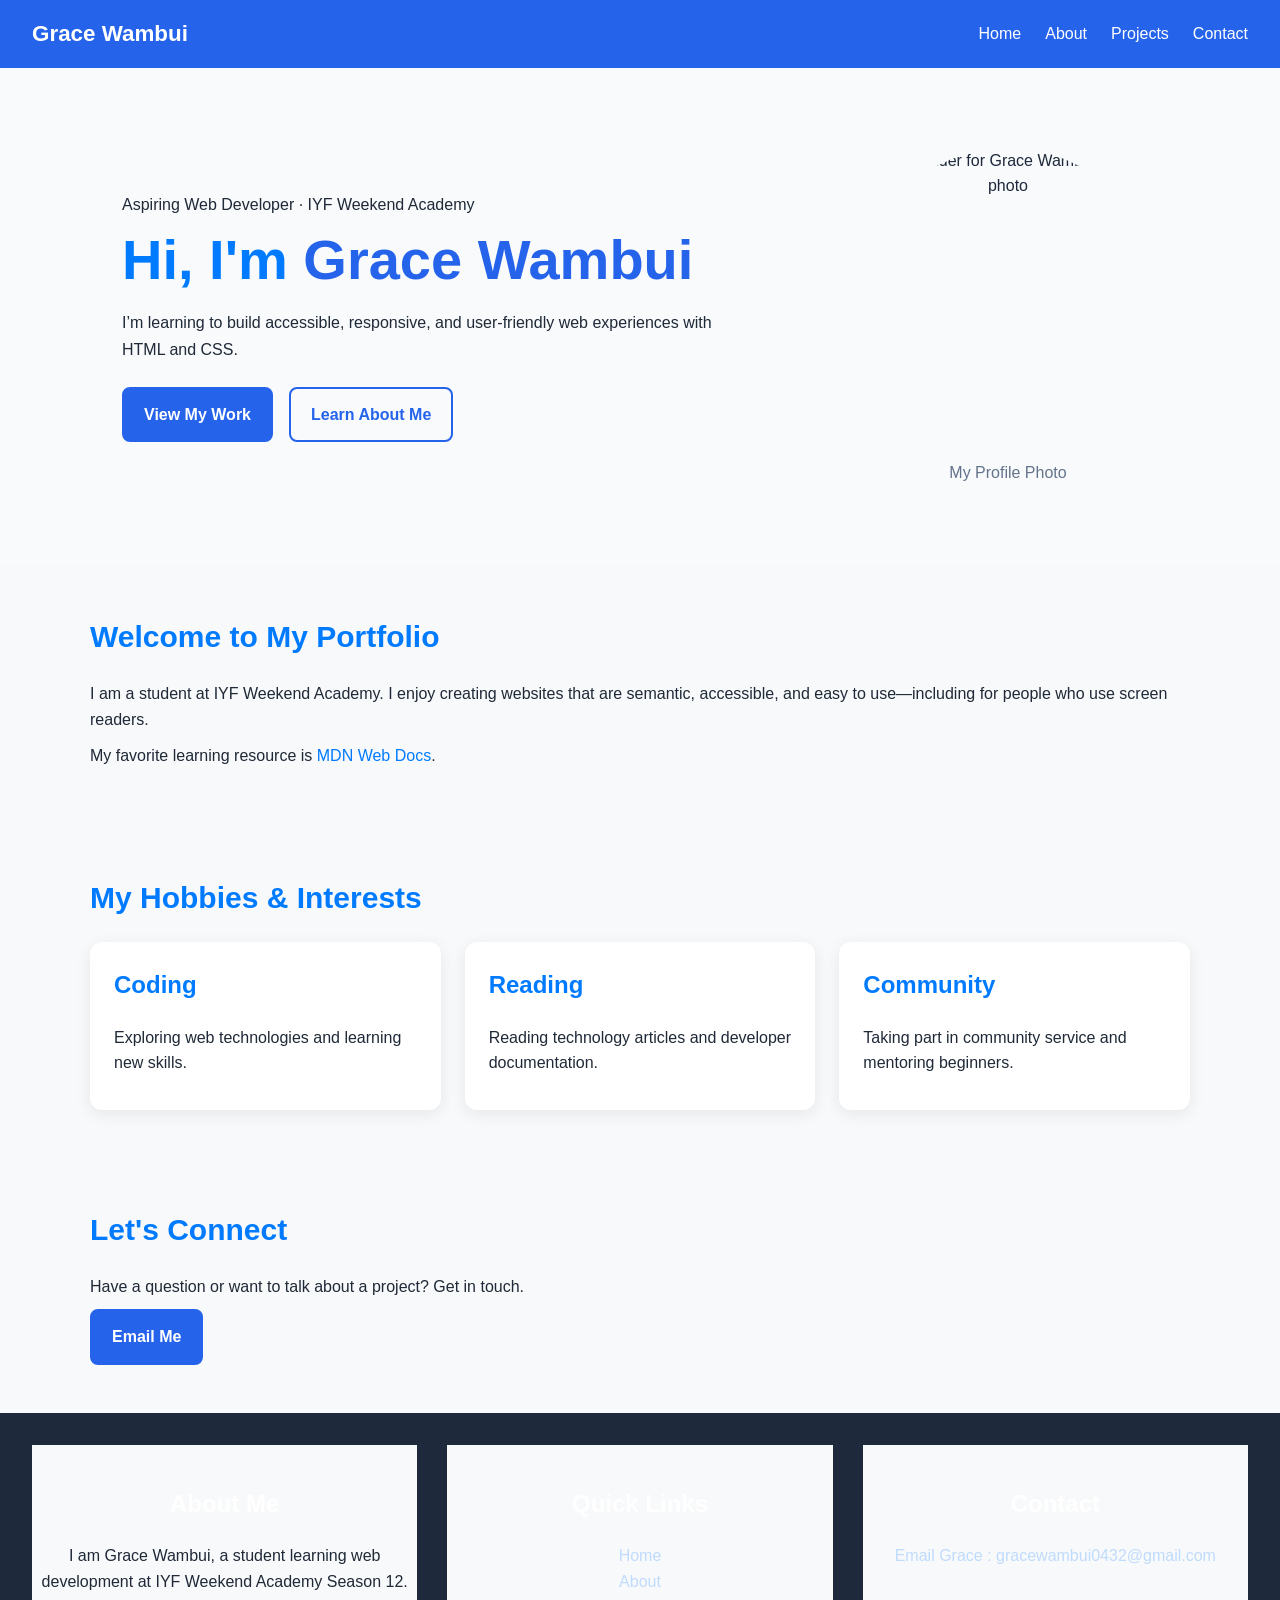
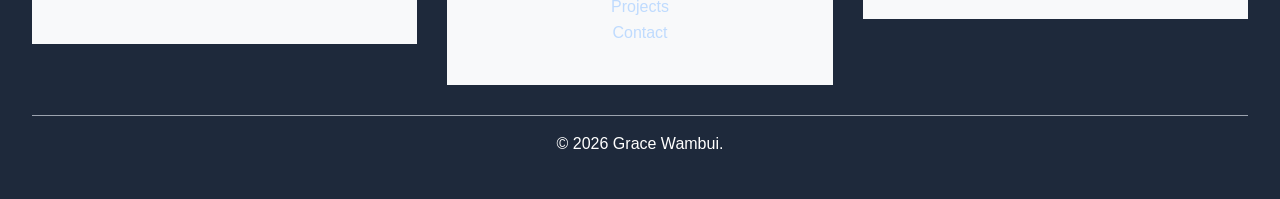
==== commit 5582e029: "Refactor header and navigation structure in index.html" ====
--- a/index.html
+++ b/index.html
@@ -11,26 +11,21 @@
     <link rel="stylesheet" href="styles.css">
 </head>
 <body>
-    <header class="site-header">
-        <a class="logo" href="index.html">Grace Wambui</a>
+    <header class="navbar">
+    <a class="nav-logo" href="index.html">Grace Wambui</a>
 
-        <!-- CSS-only responsive navigation -->
-        <input
-            type="checkbox"
-            id="nav-toggle"
-            class="nav-toggle"
-            aria-label="Toggle navigation"
-        >
-        <label for="nav-toggle" class="nav-hamburger" aria-hidden="true">☰</label>
+    <input type="checkbox" id="nav-toggle" class="nav-toggle">
+    <label for="nav-toggle" class="nav-hamburger" aria-label="Toggle navigation">
+        ☰
+    </label>
 
-        <nav class="main-nav" aria-label="Main navigation">
-            <ul class="nav-links">
-                <li><a href="index.html" aria-current="page">Home</a></li>
-                <li><a href="about.html">About</a></li>
-                <li><a href="projects.html">Projects</a></li>
-                <li><a href="contact.html">Contact</a></li>
-        </nav>
-    </header>
+    <ul class="nav-links">
+        <li><a href="index.html" aria current="page">Home</a></li>
+        <li><a href="about.html">About</a></li>
+        <li><a href="projects.html">Projects</a></li>
+        <li><a href="contact.html">Contact</a></li>
+    </ul>
+</header>
 
     <main>
         <!-- Hero -->
--- a/styles.css
+++ b/styles.css
@@ -933,3 +933,252 @@
     }
 }
 
+/* ===== Homepage layout fixes ===== */
+
+body {
+    margin: 0;
+    font-family: "Poppins", sans-serif;
+    color: #1e293b;
+    background: #f8fafc;
+}
+
+/* Navigation */
+.site-header,
+.navbar {
+    display: flex;
+    align-items: center;
+    justify-content: space-between;
+    gap: 1rem;
+    padding: 1rem 2rem;
+    background: #2563eb;
+    color: white;
+    position: relative;
+}
+
+.logo,
+.nav-logo {
+    color: white;
+    font-size: 1.4rem;
+    font-weight: 700;
+    text-decoration: none;
+    white-space: nowrap;
+}
+
+.nav-toggle,
+#nav-toggle,
+#menu-toggle {
+    position: absolute;
+    width: 1px;
+    height: 1px;
+    opacity: 0;
+    overflow: hidden;
+}
+
+.nav-hamburger,
+.menu-toggle {
+    display: none;
+    color: white;
+    font-size: 1.8rem;
+    cursor: pointer;
+}
+
+.nav-links {
+    display: flex;
+    align-items: center;
+    gap: 1.5rem;
+    list-style: none;
+    margin: 0;
+    padding: 0;
+}
+
+.nav-links a {
+    color: white;
+    text-decoration: none;
+    font-weight: 500;
+}
+
+.nav-links a:hover,
+.nav-links a:focus-visible {
+    color: #dbeafe;
+    text-decoration: underline;
+}
+
+/* Hero section */
+.hero {
+    display: flex;
+    align-items: center;
+    justify-content: space-between;
+    gap: 3rem;
+    max-width: 1100px;
+    margin: 0 auto;
+    padding: 5rem 2rem;
+    background: transparent;
+}
+
+.hero-content {
+    flex: 1;
+}
+
+.hero h1 {
+    margin: 0 0 1rem;
+    font-size: clamp(2rem, 5vw, 3.5rem);
+    line-height: 1.15;
+}
+
+.hero h1 span {
+    color: #2563eb;
+}
+
+.hero p {
+    max-width: 600px;
+    line-height: 1.7;
+}
+
+.hero-image {
+    flex: 0 1 300px;
+    margin: 0;
+    text-align: center;
+}
+
+.hero-image img {
+    display: block;
+    width: 100%;
+    max-width: 300px;
+    height: auto;
+    margin: 0 auto;
+    border-radius: 50%;
+    object-fit: cover;
+}
+
+.hero-image figcaption {
+    margin-top: 0.75rem;
+    color: #64748b;
+}
+
+.hero-actions {
+    display: flex;
+    flex-wrap: wrap;
+    gap: 1rem;
+    margin-top: 1.5rem;
+}
+
+.btn {
+    display: inline-block;
+    padding: 0.8rem 1.25rem;
+    border: 2px solid #2563eb;
+    border-radius: 8px;
+    background: #2563eb;
+    color: white;
+    text-decoration: none;
+    font-weight: 600;
+}
+
+.btn:hover,
+.btn:focus-visible {
+    background: #1d4ed8;
+}
+
+.btn-secondary {
+    background: transparent;
+    color: #2563eb;
+}
+
+.btn-secondary:hover,
+.btn-secondary:focus-visible {
+    color: white;
+}
+
+/* Content sections */
+.intro-section,
+.interests-section,
+.contact-section {
+    padding: 3rem 2rem;
+}
+
+.container {
+    width: min(100%, 1100px);
+    margin: 0 auto;
+}
+
+.interests-grid {
+    display: grid;
+    grid-template-columns: repeat(3, minmax(0, 1fr));
+    gap: 1.5rem;
+}
+
+.interest-card {
+    padding: 1.5rem;
+    border-radius: 12px;
+    background: white;
+    box-shadow: 0 4px 16px rgb(15 23 42 / 8%);
+}
+
+.site-footer {
+    padding: 2rem;
+    background: #1e293b;
+    color: white;
+    text-align: center;
+}
+
+.site-footer a {
+    color: #bfdbfe;
+}
+
+/* Mobile */
+@media (max-width: 768px) {
+    .site-header,
+    .navbar {
+        padding: 1rem;
+    }
+
+    .nav-hamburger,
+    .menu-toggle {
+        display: block;
+    }
+
+    .nav-links {
+        display: none;
+        position: absolute;
+        top: 100%;
+        left: 0;
+        right: 0;
+        z-index: 10;
+        flex-direction: column;
+        align-items: stretch;
+        gap: 0;
+        padding: 0.5rem 1rem;
+        background: #2563eb;
+    }
+
+    .nav-links li {
+        padding: 0.75rem 0;
+    }
+
+    #nav-toggle:checked ~ .nav-links,
+    #menu-toggle:checked ~ .nav-links,
+    .nav-toggle:checked ~ .main-nav .nav-links {
+        display: flex;
+    }
+
+    .hero {
+        flex-direction: column-reverse;
+        text-align: center;
+        padding: 3rem 1.25rem;
+    }
+
+    .hero-image {
+        flex-basis: auto;
+    }
+
+    .hero-image img {
+        max-width: 220px;
+    }
+
+    .hero-actions {
+        justify-content: center;
+    }
+
+    .interests-grid {
+        grid-template-columns: 1fr;
+    }
+}
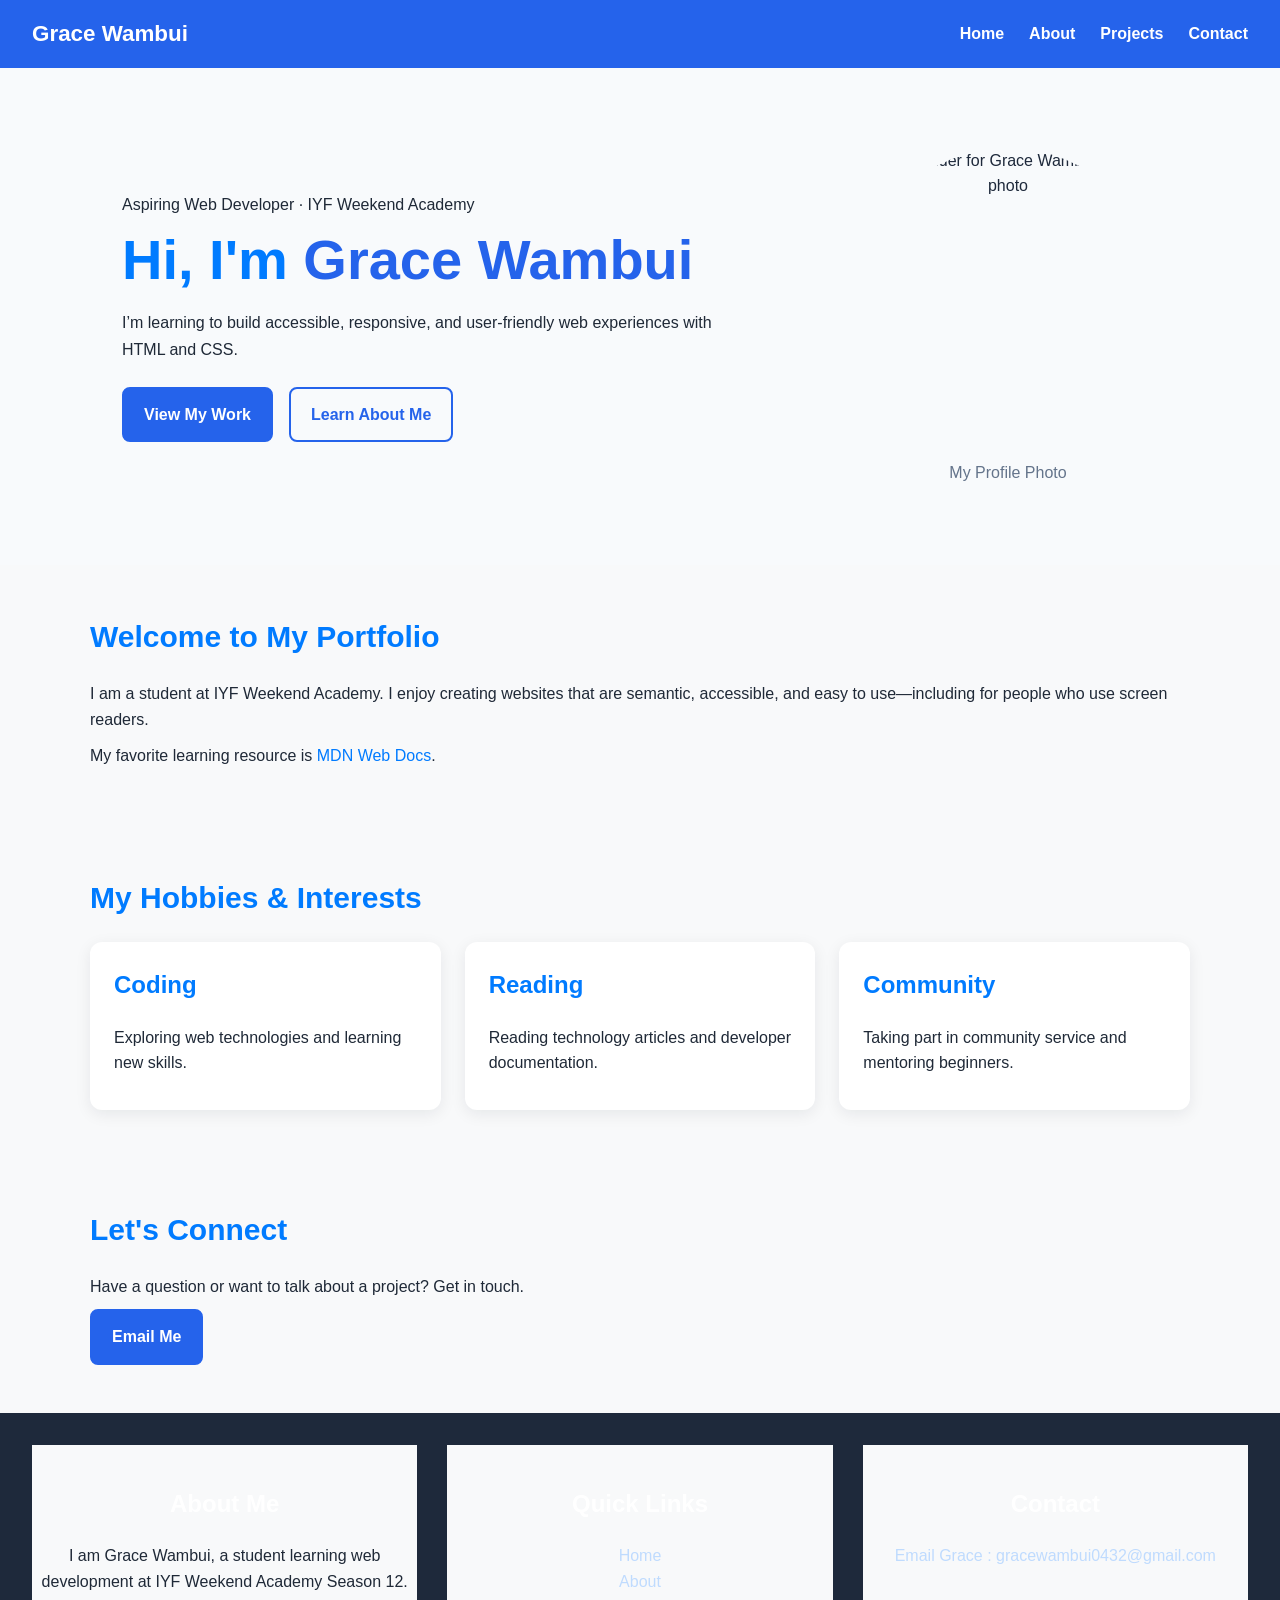
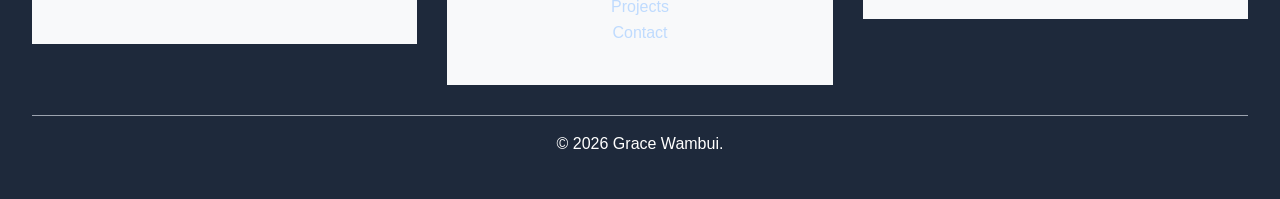
==== commit 60ed35a2: "Refactor header and navigation structure in index.html" ====
--- a/index.html
+++ b/index.html
@@ -11,20 +11,20 @@
     <link rel="stylesheet" href="styles.css">
 </head>
 <body>
-    <header class="navbar">
-    <a class="nav-logo" href="index.html">Grace Wambui</a>
+  <header class="site-header">
+    <a class="logo" href="index.html">Grace Wambui</a>
 
     <input type="checkbox" id="nav-toggle" class="nav-toggle">
-    <label for="nav-toggle" class="nav-hamburger" aria-label="Toggle navigation">
-        ☰
-    </label>
+    <label for="nav-toggle" class="nav-hamburger">☰</label>
 
-    <ul class="nav-links">
-        <li><a href="index.html" aria current="page">Home</a></li>
-        <li><a href="about.html">About</a></li>
-        <li><a href="projects.html">Projects</a></li>
-        <li><a href="contact.html">Contact</a></li>
-    </ul>
+    <nav class="main-nav">
+        <ul class="nav-links">
+            <li><a href="index.html">Home</a></li>
+            <li><a href="about.html">About</a></li>
+            <li><a href="projects.html">Projects</a></li>
+            <li><a href="contact.html">Contact</a></li>
+        </ul>
+    </nav>
 </header>
 
     <main>
--- a/styles.css
+++ b/styles.css
@@ -1182,3 +1182,174 @@
         grid-template-columns: 1fr;
     }
 }
+
+
+/* ===== Shared pages: About, Projects, Contact ===== */
+
+.page-hero {
+    padding: 3.5rem 1.5rem;
+    text-align: center;
+    color: white;
+    background: linear-gradient(135deg, #2563eb, #7c3aed);
+}
+
+.page-hero h1 {
+    margin: 0 0 0.75rem;
+    font-size: clamp(2rem, 5vw, 3rem);
+}
+
+.page-hero p {
+    max-width: 650px;
+    margin: 0 auto;
+    line-height: 1.7;
+}
+
+.page-section {
+    width: min(1100px, 100% - 2rem);
+    margin: 0 auto;
+    padding: 3rem 0;
+}
+
+.page-section h2 {
+    margin-bottom: 1rem;
+    color: #2563eb;
+    font-size: clamp(1.5rem, 3vw, 2rem);
+}
+
+.page-section p {
+    line-height: 1.8;
+}
+
+.page-grid {
+    display: grid;
+    grid-template-columns: repeat( auto-fit, minmax(230px, 1fr) );
+    gap: 1.5rem;
+}
+
+.page-card {
+    padding: 1.5rem;
+    border: 1px solid #e2e8f0;
+    border-radius: 14px;
+    background: white;
+    box-shadow: 0 5px 18px rgb(15 23 42 / 7%);
+    transition: transform 0.2s ease, box-shadow 0.2s ease;
+}
+
+.page-card:hover {
+    transform: translateY(-5px);
+    box-shadow: 0 12px 28px rgb(15 23 42 / 12%);
+}
+
+.page-card h3 {
+    margin-top: 0;
+    color: #1d4ed8;
+}
+
+.page-card p {
+    color: #475569;
+}
+
+.page-card img {
+    display: block;
+    width: 100%;
+    height: 190px;
+    margin-bottom: 1rem;
+    border-radius: 10px;
+    object-fit: cover;
+}
+
+.page-button {
+    display: inline-block;
+    padding: 0.75rem 1.2rem;
+    border-radius: 8px;
+    background: #2563eb;
+    color: white;
+    text-decoration: none;
+    font-weight: 600;
+}
+
+.page-button:hover,
+.page-button:focus-visible {
+    background: #1d4ed8;
+}
+
+.contact-layout {
+    display: grid;
+    grid-template-columns: repeat(2, minmax(0, 1fr));
+    gap: 2rem;
+}
+
+.contact-panel {
+    padding: 1.5rem;
+    border-radius: 14px;
+    background: white;
+    box-shadow: 0 5px 18px rgb(15 23 42 / 7%);
+}
+
+.contact-panel label {
+    display: block;
+    margin: 1rem 0 0.4rem;
+    font-weight: 600;
+}
+
+.contact-panel input,
+.contact-panel textarea {
+    width: 100%;
+    padding: 0.8rem;
+    border: 1px solid #cbd5e1;
+    border-radius: 8px;
+    font: inherit;
+}
+
+.contact-panel textarea {
+    min-height: 140px;
+    resize: vertical;
+}
+
+.contact-panel input:focus,
+.contact-panel textarea:focus {
+    outline: 2px solid #2563eb;
+    outline-offset: 2px;
+}
+
+@media (max-width: 700px) {
+    .contact-layout {
+        grid-template-columns: 1fr;
+    }
+
+    .page-section {
+        padding: 2rem 0;
+    }
+}
+
+/* Make navigation links visible on all pages */
+.main-nav .nav-links a,
+.nav-links a {
+    color: #ffffff;
+    font-size: 1rem;
+    font-weight: 600;
+    text-decoration: none;
+}
+
+.main-nav .nav-links a:hover,
+.main-nav .nav-links a:focus-visible {
+    color: #fef08a;
+    text-decoration: underline;
+}
+
+/* Keep the navigation background blue */
+.site-header,
+.navbar {
+    background-color: #2563eb;
+}
+
+/* Make page headings clear */
+.page-hero h1 {
+    color: #ffffff;
+    font-size: clamp(2rem, 5vw, 3rem);
+}
+
+.page-hero p {
+    color: #ffffff;
+    font-size: 1.1rem;
+}
